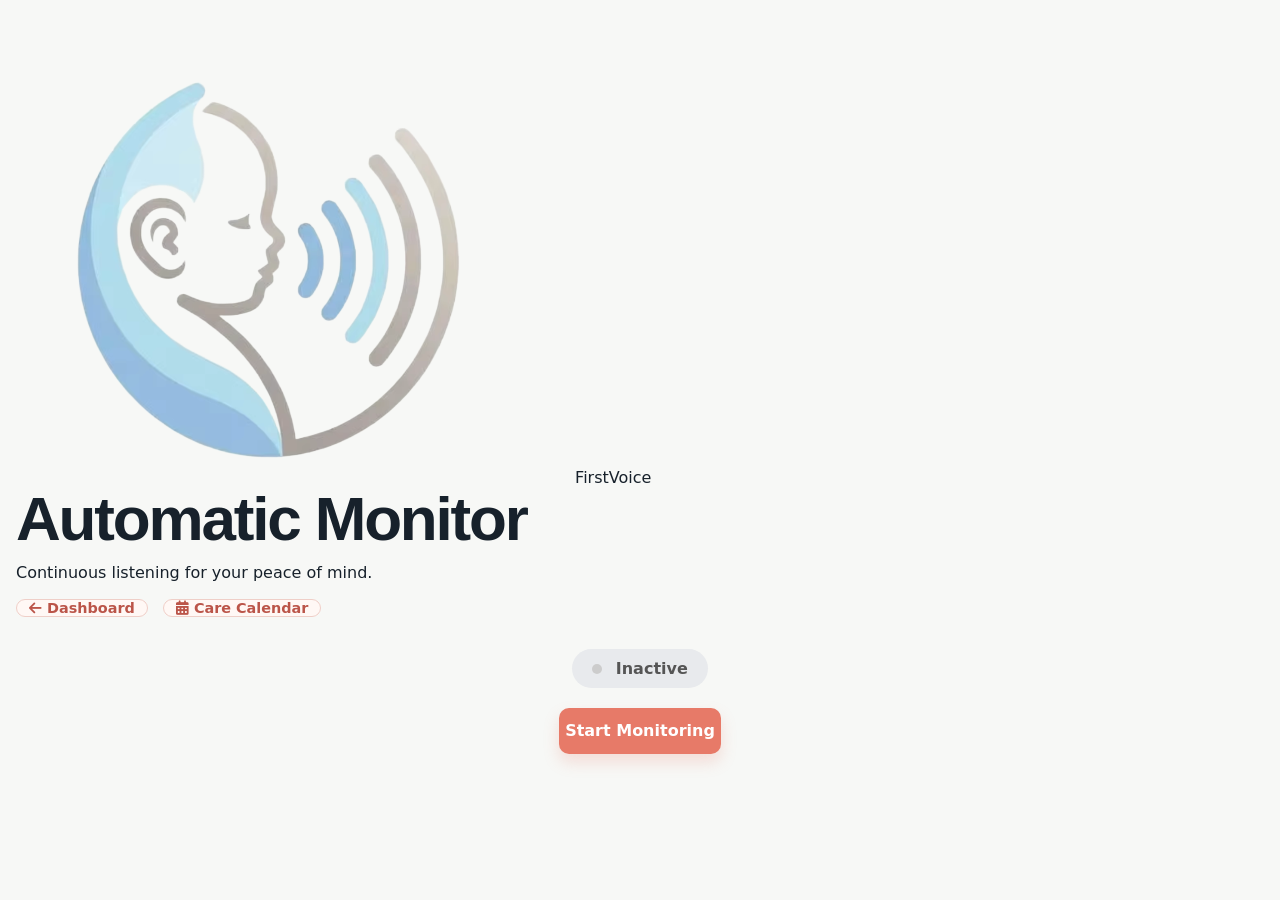
==== frontend/auto_mode.html @ 6e69e650 "new demo" ====
<!DOCTYPE html>
<html lang="en">

<head>
    <meta charset="UTF-8">
    <meta name="viewport" content="width=device-width, initial-scale=1.0">
    <title>FirstVoice - Auto Monitor</title>
    <link rel="stylesheet" href="style.css">
    <link href="https://fonts.googleapis.com/css2?family=Outfit:wght@300;400;600&display=swap" rel="stylesheet">
    <link rel="stylesheet" href="https://cdnjs.cloudflare.com/ajax/libs/font-awesome/6.0.0/css/all.min.css">
    <style>
        /* Specific styles for the feed */
        .feed-container {
            max-width: 600px;
            margin: 20px auto;
            text-align: left;
        }

        .feed-item {
            background: rgba(255, 255, 255, 0.9);
            border-radius: 12px;
            padding: 15px;
            margin-bottom: 15px;
            box-shadow: 0 4px 15px rgba(0, 0, 0, 0.05);
            animation: fadeIn 0.5s ease-out;
            border-left: 5px solid #5DADE2;
            /* Blue accent */
        }

        .feed-item.fresh {
            border-left-color: #4CAF50;
            /* Green for just now */
        }

        .feed-time {
            font-size: 0.8rem;
            color: #666;
            margin-bottom: 5px;
        }

        .feed-emotion {
            font-weight: 600;
            font-size: 1.1rem;
            color: #333333;
        }

        .monitoring-status {
            background: #e8eaed;
            padding: 10px 20px;
            border-radius: 50px;
            display: inline-block;
            margin-bottom: 20px;
            font-weight: 600;
            color: #555;
        }

        .monitoring-status.active {
            background: #e6fffa;
            color: #00796b;
            border: 1px solid #b2f5ea;
        }

        .pulse-dot {
            display: inline-block;
            width: 10px;
            height: 10px;
            background-color: #ccc;
            border-radius: 50%;
            margin-right: 8px;
        }

        .active .pulse-dot {
            background-color: #00796b;
            animation: pulse 1.5s infinite;
        }

        @keyframes pulse {
            0% {
                transform: scale(0.95);
                opacity: 0.7;
            }

            50% {
                transform: scale(1.1);
                opacity: 1;
            }

            100% {
                transform: scale(0.95);
                opacity: 0.7;
            }
        }

        @keyframes fadeIn {
            from {
                opacity: 0;
                transform: translateY(10px);
            }

            to {
                opacity: 1;
                transform: translateY(0);
            }
        }
    </style>
</head>

<body>
    <div class="app-container">
        <header class="hero" style="padding: 2rem 1rem;">
            <div class="logo">
                <img src="logo.png" alt="FirstVoice Logo"> FirstVoice
            </div>
            <h1>Automatic Monitor</h1>
            <p>Continuous listening for your peace of mind.</p>
            <div style="margin-top: 10px;">
                <a href="/" class="secondary-btn"
                    style="text-decoration: none; font-size: 0.9rem; margin-right: 10px;"><i
                        class="fa-solid fa-arrow-left"></i> Dashboard</a>
                <a href="/calendar" class="secondary-btn" style="text-decoration: none; font-size: 0.9rem;"><i
                        class="fa-solid fa-calendar-alt"></i> Care Calendar</a>
            </div>
        </header>

        <main class="input-section">
            <div style="text-align: center;">
                <div id="status-badge" class="monitoring-status">
                    <span class="pulse-dot"></span> <span id="status-text">Inactive</span>
                </div>

                <div>
                    <button id="toggle-monitor-btn" class="primary-btn">Start Monitoring</button>
                </div>

                <div id="activity-feed" class="feed-container">
                    <!-- Events will appear here -->
                </div>
            </div>
        </main>
    </div>

    <script src="auto_mode.js"></script>
</body>

</html>
---- frontend/style.css ----
:root {
    --ink: #17212b;
    --muted: #6f7b86;
    --line: #dfe6e8;
    --paper: #f7f8f6;
    --white: #ffffff;
    --coral: #e77a68;
    --coral-dark: #bb5549;
    --coral-soft: #fff0ec;
    --yellow: #e3b84b;
    --yellow-soft: #fff7dd;
    --blue: #5d8fc0;
    --blue-soft: #eaf3fb;
    --green: #4f9b78;
    --shadow: 0 14px 38px rgba(23, 33, 43, .07);
    font-family: "DM Sans", system-ui, -apple-system, BlinkMacSystemFont, "Segoe UI", sans-serif;
    color: var(--ink);
    background: var(--paper);
}

* { box-sizing: border-box; }
html { scroll-behavior: smooth; }
body { margin: 0; min-width: 320px; background: var(--paper); }
button, input, select { font: inherit; }
button, a { -webkit-tap-highlight-color: transparent; }
button { cursor: pointer; }
a { color: inherit; text-decoration: none; }

.shell { width: min(1240px, 100%); margin: 0 auto; padding: 0 28px 32px; }
.topbar { min-height: 76px; display: flex; align-items: center; justify-content: space-between; gap: 16px; }
.brand { display: inline-flex; align-items: center; gap: 10px; font: 700 15px/1 "Space Grotesk", sans-serif; letter-spacing: .12em; }
.brand-mark { display: grid; place-items: center; width: 34px; height: 34px; border-radius: 11px; color: #fff; background: var(--coral); box-shadow: 0 5px 12px rgba(231, 122, 104, .25); }
.top-actions, .profile-chip, .source-row, .panel-heading, .metric-foot, .feedback-actions, .recommendation-actions { display: flex; align-items: center; }
.top-actions { gap: 10px; }
.demo-pill, .status-badge, .ai-badge, .demo-label, .confidence-badge { display: inline-flex; align-items: center; gap: 7px; border-radius: 999px; white-space: nowrap; }
.demo-pill { padding: 8px 11px; color: #557064; background: #e8f4ee; font-size: 11px; font-weight: 700; letter-spacing: .06em; }
.live-dot { width: 7px; height: 7px; border-radius: 50%; background: var(--green); box-shadow: 0 0 0 4px rgba(79, 155, 120, .13); }
.icon-link { display: grid; place-items: center; width: 40px; height: 40px; border: 1px solid var(--line); border-radius: 11px; color: var(--muted); background: var(--white); }
.icon-link:hover, .edit-profile:hover { color: var(--coral-dark); border-color: #efb1a5; }

main { display: grid; gap: 18px; }
.intro-row { display: flex; align-items: end; justify-content: space-between; gap: 28px; padding: 40px 0 22px; }
.eyebrow { margin: 0 0 9px; color: var(--coral-dark); font-size: 11px; font-weight: 700; letter-spacing: .11em; }
h1, h2, h3, p { margin-top: 0; }
h1, h2, h3 { font-family: "Space Grotesk", sans-serif; }
h1 { max-width: 680px; margin-bottom: 12px; font-size: clamp(32px, 5vw, 62px); line-height: 1.03; letter-spacing: -.035em; }
h1 span { color: var(--coral); }
h2 { margin-bottom: 7px; font-size: clamp(19px, 2.3vw, 25px); line-height: 1.1; letter-spacing: -.02em; }
h3 { margin-bottom: 10px; font-size: 13px; }
.lede { max-width: 560px; margin-bottom: 0; color: var(--muted); font-size: 16px; }
.profile-chip { gap: 11px; min-width: 170px; padding: 10px; border: 1px solid var(--line); border-radius: 15px; background: var(--white); box-shadow: 0 5px 18px rgba(23, 33, 43, .04); }
.avatar { display: grid; place-items: center; width: 39px; height: 39px; overflow: hidden; flex: 0 0 39px; border-radius: 12px; color: #fff; background: var(--coral); font: 700 18px "Space Grotesk", sans-serif; }
.profile-photo { display: block; width: 100%; height: 100%; object-fit: cover; border-radius: inherit; }
.profile-chip strong, .profile-chip span { display: block; }
.profile-chip strong { font-size: 14px; }
.profile-chip span { margin-top: 3px; color: var(--muted); font-size: 12px; }
.edit-profile { margin-left: auto; width: 30px; height: 30px; border: 1px solid transparent; border-radius: 8px; color: var(--muted); background: transparent; }

.storyline { display: flex; align-items: center; gap: 12px; padding: 14px 18px; overflow-x: auto; border: 1px solid #eadfd9; border-radius: 15px; background: #fffaf7; }
.story-step { min-width: max-content; display: grid; grid-template-columns: auto 1fr; column-gap: 8px; align-items: center; }
.step-number { grid-row: span 2; display: grid; place-items: center; width: 27px; height: 27px; border-radius: 50%; color: var(--coral-dark); background: var(--coral-soft); font-size: 10px; font-weight: 700; }
.story-step strong { font-size: 12px; }
.story-step small { color: var(--muted); font-size: 10px; }
.story-line { width: 30px; height: 1px; background: #e7ccc5; flex: 0 0 auto; }

.grid { display: grid; gap: 18px; }
.top-grid { grid-template-columns: minmax(0, 1.15fr) minmax(0, .85fr); }
.lower-grid { grid-template-columns: minmax(0, .92fr) minmax(0, 1.08fr); }
.stats-grid { grid-template-columns: repeat(3, 1fr); }
.panel { min-width: 0; padding: 25px; border: 1px solid var(--line); border-radius: 17px; background: var(--white); box-shadow: var(--shadow); }
.panel-heading { justify-content: space-between; gap: 15px; }
.panel-heading .eyebrow { margin-bottom: 5px; }
.status-badge { padding: 7px 10px; color: #567663; background: #edf7f0; font-size: 11px; font-weight: 700; }
.panel-icon { color: #c9d4d9; font-size: 22px; }
.source-row { justify-content: space-between; gap: 15px; margin: 23px 0 15px; color: var(--muted); font-size: 12px; font-weight: 700; }
.segmented { display: flex; gap: 3px; padding: 3px; border-radius: 10px; background: #f0f2f1; }
.source-btn, .age-btn { border: 0; border-radius: 8px; color: var(--muted); background: transparent; }
.source-btn { min-height: 34px; padding: 0 11px; font-size: 11px; font-weight: 700; }
.source-btn.active, .age-btn.active { color: var(--ink); background: var(--white); box-shadow: 0 2px 7px rgba(23, 33, 43, .08); }
.recording-picker { display: grid; gap: 8px; margin-top: 17px; }
.recording-picker label { color: var(--ink); font-size: 12px; font-weight: 700; }
.recording-picker select { width: 100%; min-height: 45px; padding: 0 12px; border: 1px solid var(--line); border-radius: 10px; color: var(--ink); background: #fff; font-size: 13px; }
.recording-picker select:focus { outline: 2px solid rgba(231, 122, 104, .25); border-color: var(--coral); }
.recording-picker select:disabled { color: var(--muted); background: #f1f3f2; }
.recording-note { color: var(--muted); font-size: 10px; }
.recording-note i { margin-right: 4px; color: var(--blue); }
.preview-row { display: flex; align-items: center; gap: 10px; margin-top: 12px; }
.secondary-btn, .record-btn, .stop-record-btn { min-height: 39px; padding: 0 12px; border-radius: 9px; font-size: 11px; font-weight: 700; }
.secondary-btn { border: 1px solid #efcfc8; color: var(--coral-dark); background: #fff8f5; }
.secondary-btn:hover { background: var(--coral-soft); }
.preview-row span, .recording-status { color: var(--muted); font-size: 10px; }
.live-recording-controls { margin-top: 15px; padding: 13px; border: 1px solid #d6e3ed; border-radius: 11px; background: #f8fbfd; }
.recording-buttons { display: flex; gap: 8px; }
.record-btn { border: 0; color: #fff; background: var(--blue); }
.stop-record-btn { border: 1px solid #c8d5df; color: #52708a; background: #fff; }
.stop-record-btn:disabled { cursor: not-allowed; opacity: .45; }
.recording-status { margin: 9px 0 0; line-height: 1.4; }
.live-audio-preview { width: 100%; margin-top: 10px; }
.demo-controls { display: grid; grid-template-columns: repeat(3, 1fr); gap: 9px; }
.demo-choice { display: flex; align-items: center; gap: 9px; min-height: 70px; padding: 10px; border: 1px solid var(--line); border-radius: 12px; text-align: left; background: #fff; }
.demo-choice.active { border-color: #eaa497; background: var(--coral-soft); }
.choice-icon { display: grid; place-items: center; width: 32px; height: 32px; flex: 0 0 auto; border-radius: 9px; color: var(--coral-dark); background: #fff; }
.demo-choice strong, .demo-choice small { display: block; }
.demo-choice strong { font-size: 12px; }
.demo-choice small { margin-top: 4px; color: var(--muted); font-size: 10px; line-height: 1.25; }
.primary-btn, .feedback-actions button, .recommendation-actions button { min-height: 46px; border: 0; border-radius: 10px; font-weight: 700; }
.primary-btn { color: #fff; background: var(--coral); box-shadow: 0 8px 16px rgba(231, 122, 104, .22); }
.primary-btn:hover { background: var(--coral-dark); }
.analyze-btn { width: 100%; margin-top: 17px; }
.microcopy, .timeline-note, footer { color: var(--muted); font-size: 11px; }
.microcopy { margin: 11px 0 0; text-align: center; }
.empty-state { display: grid; justify-items: center; align-content: center; min-height: 178px; padding: 18px 25px; color: var(--muted); text-align: center; }
.empty-state p { max-width: 270px; margin: 13px 0 0; font-size: 13px; line-height: 1.55; }
.empty-icon, .result-orb { display: grid; place-items: center; border-radius: 50%; }
.empty-icon { width: 53px; height: 53px; color: var(--blue); background: var(--blue-soft); font-size: 20px; }
.result-main { display: flex; align-items: center; gap: 16px; margin: 23px 0; }
.result-orb { width: 69px; height: 69px; flex: 0 0 auto; color: var(--coral-dark); background: var(--coral-soft); font-size: 24px; }
.result-label, .result-main strong, .result-sub { display: block; }
.result-label { color: var(--muted); font-size: 11px; }
.result-main strong { margin: 4px 0; font: 700 30px "Space Grotesk", sans-serif; }
.result-sub { color: var(--muted); font-size: 12px; }
.solution-callout { margin: 18px 0; padding: 13px 14px; border-left: 3px solid var(--blue); border-radius: 9px; background: var(--blue-soft); }
.solution-callout span { display: block; margin-bottom: 6px; color: #477cae; font-size: 11px; font-weight: 700; }
.solution-callout span i { margin-right: 5px; }
.solution-callout p { margin: 0; color: var(--ink); font-size: 12px; line-height: 1.5; }
.confidence-badge { padding: 7px 10px; color: var(--coral-dark); background: var(--coral-soft); font-size: 11px; font-weight: 700; }
.alternatives { display: flex; justify-content: space-between; gap: 12px; padding-top: 14px; border-top: 1px solid var(--line); color: var(--muted); font-size: 11px; }
.alternatives b { color: var(--ink); font-weight: 500; text-align: right; }
.hidden { display: none !important; }

.feedback-panel { display: grid; grid-template-columns: 1fr auto; gap: 18px 26px; align-items: center; border-color: #efcfc8; background: #fff8f5; }
.feedback-copy p:last-child { max-width: 620px; margin-bottom: 0; color: var(--muted); font-size: 12px; line-height: 1.5; }
.feedback-actions { gap: 8px; }
.feedback-actions button { padding: 0 15px; }
.feedback-yes, .helpful-btn { color: #fff; background: var(--green); }
.feedback-no, .not-helpful-btn { color: var(--coral-dark); background: #fff; border: 1px solid #efcfc8 !important; }
.correction-options { grid-column: 1 / -1; display: flex; align-items: center; flex-wrap: wrap; gap: 8px; padding-top: 15px; border-top: 1px solid #efdfdb; color: var(--muted); font-size: 12px; }
.correction-options button { min-height: 36px; padding: 0 11px; border: 1px solid var(--line); border-radius: 8px; color: var(--ink); background: #fff; }
.feedback-complete { border-color: #c7e5d4; background: #f4fbf7; }
.metric-panel { display: grid; grid-template-columns: auto 1fr; gap: 12px; align-items: start; padding: 19px; }
.metric-icon { display: grid; place-items: center; width: 37px; height: 37px; border-radius: 11px; }
.metric-icon.coral { color: var(--coral-dark); background: var(--coral-soft); }
.metric-icon.yellow { color: #9b7417; background: var(--yellow-soft); }
.metric-icon.blue { color: #477cae; background: var(--blue-soft); }
.metric-label, .metric-detail { display: block; }
.metric-label { color: var(--muted); font-size: 11px; font-weight: 700; }
.metric-panel strong { display: block; margin: 5px 0 1px; font: 700 27px "Space Grotesk", sans-serif; }
.metric-detail { color: var(--muted); font-size: 11px; }
.metric-foot { grid-column: 1 / -1; justify-content: space-between; gap: 8px; padding-top: 13px; border-top: 1px solid var(--line); color: var(--muted); font-size: 10px; }
.metric-foot b { color: var(--ink); }
.age-selector { display: grid; grid-template-columns: repeat(6, 1fr); gap: 6px; margin: 24px 0 19px; padding: 4px; border-radius: 11px; background: #f0f2f1; }
.age-btn { min-height: 36px; font-size: 11px; font-weight: 700; }
.timeline-track { height: 7px; overflow: hidden; border-radius: 10px; background: #edf0ee; }
.timeline-progress { width: 22%; height: 100%; border-radius: inherit; background: var(--coral); transition: width .25s ease; }
.timeline-caption { display: flex; justify-content: space-between; margin-top: 9px; color: var(--muted); font-size: 10px; }
.timeline-note { margin: 18px 0 0; line-height: 1.5; }
.pattern-tabs { display: flex; gap: 4px; margin: 21px 0 17px; padding: 4px; border-radius: 10px; background: #f0f2f1; }
.pattern-tab { min-height: 34px; flex: 1; border: 0; border-radius: 8px; color: var(--muted); background: transparent; font-size: 11px; font-weight: 700; }
.pattern-tab.active { color: var(--ink); background: #fff; box-shadow: 0 2px 7px rgba(23, 33, 43, .08); }
.pattern-summary { display: flex; align-items: baseline; gap: 8px; padding-bottom: 15px; border-bottom: 1px solid var(--line); }
.pattern-summary strong { font: 700 28px "Space Grotesk", sans-serif; }
.pattern-summary span { color: var(--muted); font-size: 11px; }
.pattern-bars { display: grid; gap: 15px; min-height: 132px; padding-top: 18px; }
.pattern-row { display: grid; grid-template-columns: 104px 1fr 38px; align-items: center; gap: 9px; }
.pattern-row-label { display: flex; justify-content: space-between; gap: 5px; color: var(--ink); font-size: 11px; }
.pattern-row-label b { color: var(--muted); font-weight: 700; }
.pattern-track { height: 8px; overflow: hidden; border-radius: 8px; background: #edf0ee; }
.pattern-fill { height: 100%; min-width: 3px; border-radius: inherit; background: var(--coral); }
.pattern-percent { color: var(--muted); font-size: 10px; text-align: right; }
.pattern-empty { align-self: center; margin: 0; color: var(--muted); font-size: 12px; }
.ai-badge { padding: 7px 9px; color: #477cae; background: var(--blue-soft); font-size: 10px; font-weight: 700; }
.report-summary { margin: 21px 0; color: var(--ink); font-size: 14px; line-height: 1.6; }
.report-columns { display: grid; grid-template-columns: 1fr 1fr; gap: 20px; }
.report-columns ul { display: grid; gap: 9px; padding: 0; margin: 0; list-style: none; }
.report-columns li { position: relative; padding-left: 14px; color: var(--muted); font-size: 12px; line-height: 1.4; }
.report-columns li::before { content: ""; position: absolute; top: .55em; left: 0; width: 6px; height: 6px; border-radius: 50%; background: var(--coral); }
.caution { margin-top: 20px; padding: 11px 12px; border-radius: 9px; color: #806d3f; background: var(--yellow-soft); font-size: 10px; line-height: 1.45; }
.recommendation-panel { display: flex; justify-content: space-between; gap: 25px; border-color: #d6e3ed; background: #f8fbfd; }
.recommendation-panel h2 { max-width: 520px; }
.recommendation-panel p:last-child { max-width: 580px; margin-bottom: 0; color: var(--muted); font-size: 13px; line-height: 1.5; }
.recommendation-actions { flex-wrap: wrap; justify-content: flex-end; gap: 8px; min-width: 300px; }
.recommendation-actions > span { width: 100%; color: var(--muted); font-size: 11px; text-align: right; }
.recommendation-actions button { padding: 0 13px; }
.recommendation-actions select { min-height: 40px; max-width: 150px; padding: 0 8px; border: 1px solid var(--line); border-radius: 9px; color: var(--muted); background: #fff; font-size: 11px; }
.saved-feedback { color: var(--green); font-size: 12px; font-weight: 700; }
footer { display: flex; justify-content: space-between; gap: 15px; padding: 13px 3px 0; }

.modal { position: fixed; inset: 0; z-index: 20; display: grid; place-items: center; padding: 20px; background: rgba(23, 33, 43, .38); }
.modal-content { position: relative; width: min(420px, 100%); padding: 28px; border-radius: 17px; background: #fff; box-shadow: 0 20px 60px rgba(23, 33, 43, .2); }
.modal-close { position: absolute; top: 15px; right: 15px; width: 34px; height: 34px; border: 0; border-radius: 8px; color: var(--muted); background: #f2f3f2; }
.modal label { display: grid; gap: 6px; margin: 17px 0; color: var(--muted); font-size: 12px; font-weight: 700; }
.modal input { min-height: 44px; padding: 0 12px; border: 1px solid var(--line); border-radius: 9px; color: var(--ink); background: #fff; }
.modal select { min-height: 44px; padding: 0 12px; border: 1px solid var(--line); border-radius: 9px; color: var(--ink); background: #fff; }
.modal .primary-btn { width: 100%; margin-top: 6px; }
.profile-upload { display: flex; align-items: center; gap: 13px; margin: 20px 0 3px; }
.profile-upload-preview { display: grid; place-items: center; width: 68px; height: 68px; overflow: hidden; flex: 0 0 auto; border-radius: 17px; color: var(--coral-dark); background: var(--coral-soft); font-size: 22px; }
.profile-upload-preview img { width: 100%; height: 100%; object-fit: cover; }
.file-label { display: inline-flex !important; margin: 0 !important; padding: 9px 11px; border: 1px solid #efcfc8; border-radius: 9px; color: var(--coral-dark); background: #fff8f5; cursor: pointer; font-size: 11px !important; }
#profile-photo-input { display: none; }
.upload-note { margin: 6px 0 0; color: var(--muted); font-size: 10px; }

/* Existing login and signup pages share the app's responsive foundation. */
.auth-body { display: grid; place-items: center; min-height: 100vh; padding: 20px; background: #fffaf7; }
.auth-container { width: min(420px, 100%); padding: 38px; border: 1px solid var(--line); border-radius: 18px; background: #fff; box-shadow: var(--shadow); }
.auth-container .logo { margin-bottom: 24px; color: var(--coral-dark); font: 700 20px "Space Grotesk", sans-serif; }
.auth-container h2 { margin-bottom: 22px; }
.input-group { display: flex; align-items: center; gap: 10px; min-height: 48px; margin: 12px 0; padding: 0 13px; border: 1px solid var(--line); border-radius: 10px; color: var(--muted); }
.input-group input { min-width: 0; flex: 1; border: 0; outline: 0; color: var(--ink); }
.auth-btn { width: 100%; min-height: 46px; margin-top: 10px; border: 0; border-radius: 10px; color: #fff; background: var(--coral); font-weight: 700; }
.auth-link { margin: 20px 0 0; color: var(--muted); font-size: 12px; text-align: center; }
.auth-link a { color: var(--coral-dark); font-weight: 700; }
.error-msg { min-height: 18px; color: var(--coral-dark); font-size: 12px; }

@media (max-width: 900px) {
    .top-grid, .lower-grid { grid-template-columns: 1fr; }
    .intro-row { align-items: start; }
}

@media (max-width: 640px) {
    .shell { padding: 0 14px 24px; }
    .topbar { min-height: 64px; }
    .demo-pill { padding: 7px 8px; font-size: 9px; }
    .icon-link { width: 38px; height: 38px; }
    .intro-row { display: grid; gap: 17px; padding: 27px 0 12px; }
    h1 { font-size: 38px; }
    .lede { font-size: 14px; }
    .profile-chip { width: 100%; }
    .storyline { margin: 0 -14px; padding: 13px 14px; border-radius: 0; border-right: 0; border-left: 0; }
    .panel { padding: 19px 16px; border-radius: 14px; }
    .stats-grid { grid-template-columns: 1fr; }
    .demo-controls { grid-template-columns: 1fr; }
    .demo-choice { min-height: 56px; }
    .source-row { align-items: flex-start; flex-direction: column; gap: 9px; }
    .segmented { width: 100%; }
    .source-btn { flex: 1; }
    .recording-picker select { font-size: 12px; }
    .preview-row { align-items: flex-start; flex-direction: column; }
    .preview-row .secondary-btn { width: 100%; }
    .recording-buttons { display: grid; grid-template-columns: 1fr 1fr; }
    .recording-buttons button { width: 100%; padding: 0 6px; }
    .feedback-panel, .recommendation-panel { display: grid; grid-template-columns: 1fr; }
    .feedback-actions { display: grid; grid-template-columns: 1fr 1fr; }
    .feedback-actions button { padding: 0 8px; }
    .recommendation-actions { min-width: 0; justify-content: flex-start; }
    .recommendation-actions > span { text-align: left; }
    .recommendation-actions select { max-width: none; flex: 1; }
    .report-columns { grid-template-columns: 1fr; gap: 19px; }
    .pattern-row { grid-template-columns: 92px 1fr 34px; gap: 7px; }
    .result-main strong { font-size: 27px; }
    footer { display: grid; gap: 4px; padding-bottom: 10px; }
    .auth-container { padding: 28px 20px; }
}

@media (max-width: 380px) {
    .brand { font-size: 13px; }
    .demo-pill { display: none; }
    h1 { font-size: 34px; }
    .age-selector { gap: 3px; }
    .age-btn { padding: 0 2px; }
}
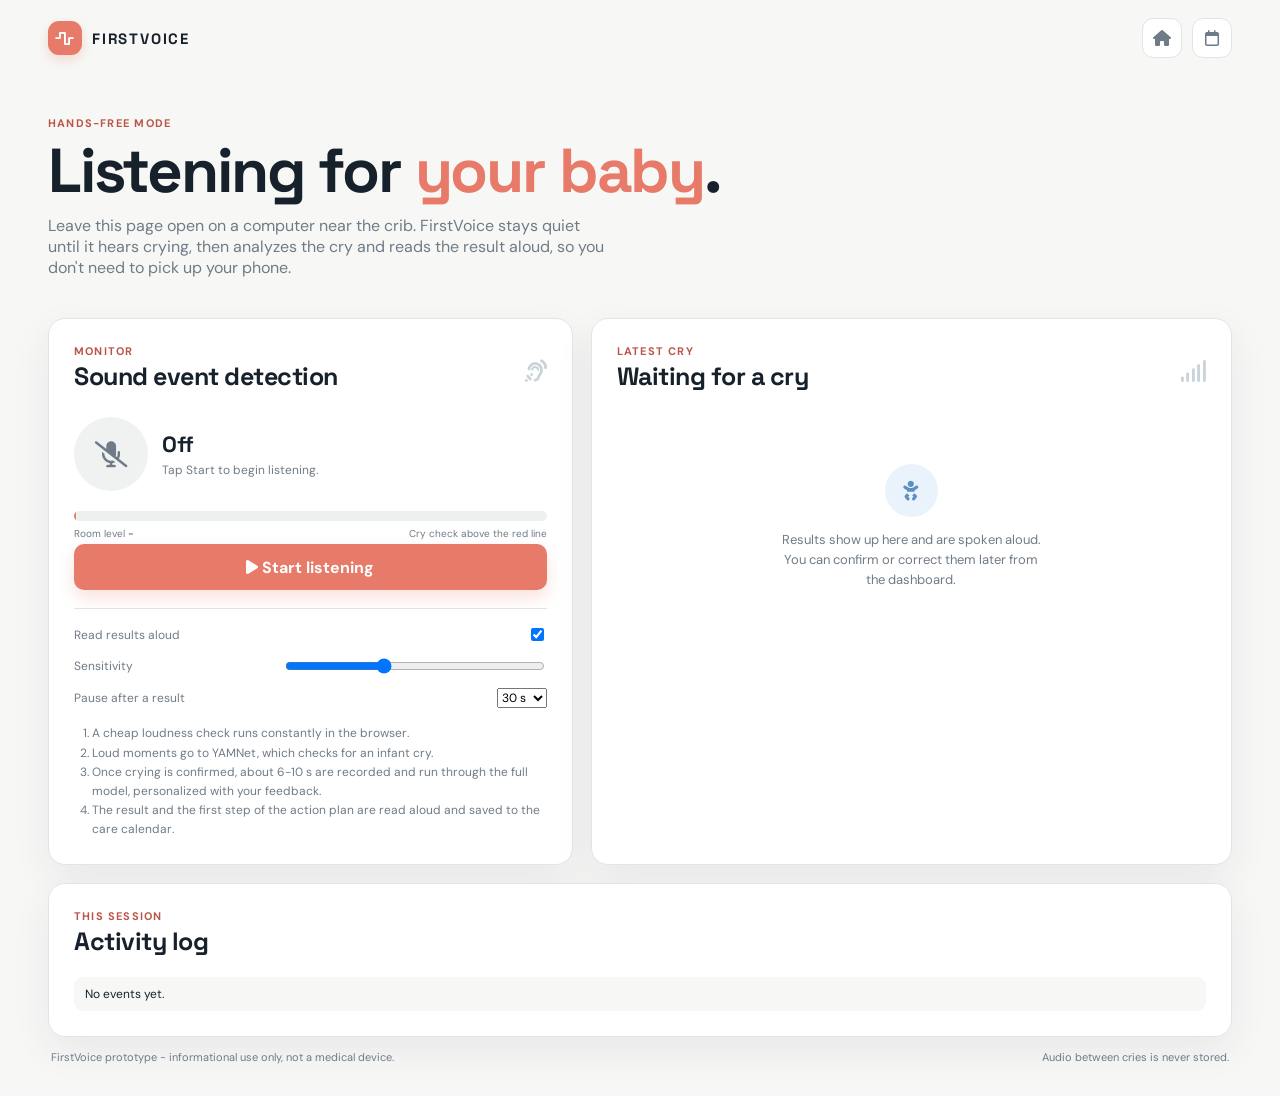
==== commit e1d6368a: "Initial commit" ====
--- a/frontend/auto_mode.html
+++ b/frontend/auto_mode.html
@@ -1,145 +1,86 @@
 <!DOCTYPE html>
 <html lang="en">
-
 <head>
     <meta charset="UTF-8">
     <meta name="viewport" content="width=device-width, initial-scale=1.0">
-    <title>FirstVoice - Auto Monitor</title>
+    <meta name="theme-color" content="#e77a68">
+    <title>FirstVoice - Auto Monitor (Hands-free)</title>
     <link rel="stylesheet" href="style.css">
-    <link href="https://fonts.googleapis.com/css2?family=Outfit:wght@300;400;600&display=swap" rel="stylesheet">
+    <link href="https://fonts.googleapis.com/css2?family=DM+Sans:wght@400;500;600;700&family=Space+Grotesk:wght@500;600;700&display=swap" rel="stylesheet">
     <link rel="stylesheet" href="https://cdnjs.cloudflare.com/ajax/libs/font-awesome/6.0.0/css/all.min.css">
     <style>
-        /* Specific styles for the feed */
-        .feed-container {
-            max-width: 600px;
-            margin: 20px auto;
-            text-align: left;
-        }
-
-        .feed-item {
-            background: rgba(255, 255, 255, 0.9);
-            border-radius: 12px;
-            padding: 15px;
-            margin-bottom: 15px;
-            box-shadow: 0 4px 15px rgba(0, 0, 0, 0.05);
-            animation: fadeIn 0.5s ease-out;
-            border-left: 5px solid #5DADE2;
-            /* Blue accent */
-        }
-
-        .feed-item.fresh {
-            border-left-color: #4CAF50;
-            /* Green for just now */
-        }
-
-        .feed-time {
-            font-size: 0.8rem;
-            color: #666;
-            margin-bottom: 5px;
-        }
-
-        .feed-emotion {
-            font-weight: 600;
-            font-size: 1.1rem;
-            color: #333333;
-        }
-
-        .monitoring-status {
-            background: #e8eaed;
-            padding: 10px 20px;
-            border-radius: 50px;
-            display: inline-block;
-            margin-bottom: 20px;
-            font-weight: 600;
-            color: #555;
-        }
-
-        .monitoring-status.active {
-            background: #e6fffa;
-            color: #00796b;
-            border: 1px solid #b2f5ea;
-        }
-
-        .pulse-dot {
-            display: inline-block;
-            width: 10px;
-            height: 10px;
-            background-color: #ccc;
-            border-radius: 50%;
-            margin-right: 8px;
-        }
-
-        .active .pulse-dot {
-            background-color: #00796b;
-            animation: pulse 1.5s infinite;
-        }
-
-        @keyframes pulse {
-            0% {
-                transform: scale(0.95);
-                opacity: 0.7;
-            }
-
-            50% {
-                transform: scale(1.1);
-                opacity: 1;
-            }
-
-            100% {
-                transform: scale(0.95);
-                opacity: 0.7;
-            }
-        }
-
-        @keyframes fadeIn {
-            from {
-                opacity: 0;
-                transform: translateY(10px);
-            }
-
-            to {
-                opacity: 1;
-                transform: translateY(0);
-            }
-        }
+        .hf-grid { display: grid; grid-template-columns: minmax(0, .9fr) minmax(0, 1.1fr); gap: 18px; }
+        .hf-status { display: flex; align-items: center; gap: 14px; margin: 20px 0; }
+        .hf-orb { position: relative; display: grid; place-items: center; width: 74px; height: 74px; flex: 0 0 auto; border-radius: 50%; color: #6f7b86; background: #f0f2f1; font-size: 26px; transition: background .2s, color .2s; }
+        .hf-orb.listening { color: #3f7a5e; background: #ecf7f1; }
+        .hf-orb.listening::after { content: ""; position: absolute; inset: -6px; border-radius: 50%; border: 2px solid rgba(79, 155, 120, .35); animation: hfpulse 1.8s infinite; }
+        .hf-orb.capturing { color: #bb5549; background: #fff0ec; }
+        .hf-orb.capturing::after { content: ""; position: absolute; inset: -6px; border-radius: 50%; border: 2px solid rgba(231, 122, 104, .5); animation: hfpulse .9s infinite; }
+        .hf-orb.analyzing { color: #477cae; background: #eaf3fb; }
+        @keyframes hfpulse { from { transform: scale(.92); opacity: 1; } to { transform: scale(1.18); opacity: 0; } }
+        .hf-state strong { display: block; font: 700 22px "Space Grotesk", sans-serif; }
+        .hf-state span { color: var(--muted); font-size: 12px; }
+        .meter { position: relative; height: 10px; overflow: hidden; border-radius: 10px; background: #edf0ee; }
+        .meter-fill { height: 100%; width: 0; border-radius: inherit; background: var(--green); transition: width .15s; }
+        .meter-gate { position: absolute; top: -2px; bottom: -2px; width: 2px; background: var(--coral); }
+        .meter-legend { display: flex; justify-content: space-between; margin-top: 6px; color: var(--muted); font-size: 10px; }
+        .hf-settings { display: grid; gap: 12px; margin-top: 18px; padding-top: 16px; border-top: 1px solid var(--line); font-size: 12px; color: var(--muted); }
+        .hf-settings label { display: flex; align-items: center; justify-content: space-between; gap: 10px; }
+        .hf-settings input[type=range] { width: 55%; }
+        .hf-toggle { width: 100%; margin-top: 4px; }
+        .hf-steps { margin: 16px 0 0; padding-left: 18px; color: var(--muted); font-size: 12px; line-height: 1.6; }
+        .hf-result-empty { min-height: 260px; }
+        .hf-feedback { display: flex; flex-wrap: wrap; align-items: center; gap: 7px; margin-top: 14px; padding-top: 14px; border-top: 1px solid var(--line); font-size: 11px; color: var(--muted); }
+        .hf-feedback button { min-height: 34px; padding: 0 11px; border: 1px solid var(--line); border-radius: 8px; color: var(--ink); background: #fff; font-size: 11px; font-weight: 700; }
+        .hf-feedback button.yes { border-color: transparent; color: #fff; background: var(--green); }
+        .hf-log { display: grid; gap: 8px; margin: 14px 0 0; padding: 0; list-style: none; }
+        .hf-log li { display: flex; justify-content: space-between; gap: 10px; padding: 9px 11px; border-radius: 9px; background: #f7f8f6; font-size: 12px; }
+        .hf-log li em { color: var(--muted); font-style: normal; }
+        @media (max-width: 900px) { .hf-grid { grid-template-columns: 1fr; } }
     </style>
 </head>
-
 <body>
-    <div class="app-container">
-        <header class="hero" style="padding: 2rem 1rem;">
-            <div class="logo">
-                <img src="logo.png" alt="FirstVoice Logo"> FirstVoice
-            </div>
-            <h1>Automatic Monitor</h1>
-            <p>Continuous listening for your peace of mind.</p>
-            <div style="margin-top: 10px;">
-                <a href="/" class="secondary-btn"
-                    style="text-decoration: none; font-size: 0.9rem; margin-right: 10px;"><i
-                        class="fa-solid fa-arrow-left"></i> Dashboard</a>
-                <a href="/calendar" class="secondary-btn" style="text-decoration: none; font-size: 0.9rem;"><i
-                        class="fa-solid fa-calendar-alt"></i> Care Calendar</a>
-            </div>
-        </header>
-
-        <main class="input-section">
-            <div style="text-align: center;">
-                <div id="status-badge" class="monitoring-status">
-                    <span class="pulse-dot"></span> <span id="status-text">Inactive</span>
+<div class="shell">
+    <header class="topbar">
+        <a class="brand" href="/"><span class="brand-mark"><i class="fa-solid fa-wave-square"></i></span><span>FIRSTVOICE</span></a>
+        <div class="top-actions"><a href="/" class="icon-link" title="Dashboard"><i class="fa-solid fa-house"></i></a><a href="/calendar" class="icon-link" title="Care calendar"><i class="fa-regular fa-calendar"></i></a></div>
+    </header>
+    <main>
+        <section class="intro-row">
+            <div><p class="eyebrow">HANDS-FREE MODE</p><h1>Listening for <span id="hf-name">your baby</span>.</h1><p class="lede">Leave this page open on a computer near the crib. FirstVoice stays quiet until it hears crying, then analyzes the cry and reads the result aloud, so you don't need to pick up your phone.</p></div>
+        </section>
+        <section class="hf-grid">
+            <article class="panel">
+                <div class="panel-heading"><div><p class="eyebrow">MONITOR</p><h2>Sound event detection</h2></div><i class="fa-solid fa-ear-listen panel-icon"></i></div>
+                <div class="hf-status"><span id="hf-orb" class="hf-orb"><i class="fa-solid fa-microphone-slash"></i></span><div class="hf-state"><strong id="hf-state">Off</strong><span id="hf-detail">Tap Start to begin listening.</span></div></div>
+                <div class="meter"><div id="meter-fill" class="meter-fill"></div><div id="meter-gate" class="meter-gate"></div></div>
+                <div class="meter-legend"><span>Room level <b id="level-db">-</b></span><span>Cry check above the red line</span></div>
+                <button id="toggle-btn" class="primary-btn hf-toggle" onclick="toggleMonitoring()"><i class="fa-solid fa-play"></i> Start listening</button>
+                <div class="hf-settings">
+                    <label>Read results aloud <input id="speak-toggle" type="checkbox" checked></label>
+                    <label>Sensitivity <input id="sensitivity" type="range" min="4" max="20" value="10" step="1"></label>
+                    <label>Pause after a result <select id="cooldown"><option value="15">15 s</option><option value="30" selected>30 s</option><option value="60">1 min</option></select></label>
                 </div>
-
-                <div>
-                    <button id="toggle-monitor-btn" class="primary-btn">Start Monitoring</button>
-                </div>
-
-                <div id="activity-feed" class="feed-container">
-                    <!-- Events will appear here -->
-                </div>
-            </div>
-        </main>
-    </div>
-
-    <script src="auto_mode.js"></script>
+                <ol class="hf-steps">
+                    <li>A cheap loudness check runs constantly in the browser.</li>
+                    <li>Loud moments go to YAMNet, which checks for an infant cry.</li>
+                    <li>Once crying is confirmed, about 6-10 s are recorded and run through the full model, personalized with your feedback.</li>
+                    <li>The result and the first step of the action plan are read aloud and saved to the care calendar.</li>
+                </ol>
+            </article>
+            <article class="panel" id="hf-result">
+                <div class="panel-heading"><div><p class="eyebrow">LATEST CRY</p><h2>Waiting for a cry</h2></div><i class="fa-solid fa-signal panel-icon"></i></div>
+                <div class="empty-state hf-result-empty"><span class="empty-icon"><i class="fa-solid fa-baby"></i></span><p>Results show up here and are spoken aloud. You can confirm or correct them later from the dashboard.</p></div>
+            </article>
+        </section>
+        <section class="panel">
+            <div class="panel-heading"><div><p class="eyebrow">THIS SESSION</p><h2>Activity log</h2></div></div>
+            <ul id="hf-log" class="hf-log"><li><span>No events yet.</span></li></ul>
+        </section>
+    </main>
+    <footer><span>FirstVoice prototype - informational use only, not a medical device.</span><span>Audio between cries is never stored.</span></footer>
+</div>
+<script src="audio_capture.js"></script>
+<script src="auto_mode.js"></script>
 </body>
-
-</html>+</html>
--- a/frontend/style.css
+++ b/frontend/style.css
@@ -76,6 +76,7 @@
 .segmented { display: flex; gap: 3px; padding: 3px; border-radius: 10px; background: #f0f2f1; }
 .source-btn, .age-btn { border: 0; border-radius: 8px; color: var(--muted); background: transparent; }
 .source-btn { min-height: 34px; padding: 0 11px; font-size: 11px; font-weight: 700; }
+.source-segmented .source-btn { padding: 0 9px; }
 .source-btn.active, .age-btn.active { color: var(--ink); background: var(--white); box-shadow: 0 2px 7px rgba(23, 33, 43, .08); }
 .recording-picker { display: grid; gap: 8px; margin-top: 17px; }
 .recording-picker label { color: var(--ink); font-size: 12px; font-weight: 700; }
@@ -90,6 +91,9 @@
 .secondary-btn:hover { background: var(--coral-soft); }
 .preview-row span, .recording-status { color: var(--muted); font-size: 10px; }
 .live-recording-controls { margin-top: 15px; padding: 13px; border: 1px solid #d6e3ed; border-radius: 11px; background: #f8fbfd; }
+.upload-recording-controls { margin-top: 15px; padding: 13px; border: 1px solid #eadfd9; border-radius: 11px; background: #fffaf7; }
+.audio-file-label { display: inline-flex; align-items: center; gap: 7px; min-height: 39px; padding: 0 12px; border: 1px solid #efcfc8; border-radius: 9px; color: var(--coral-dark); background: #fff; cursor: pointer; font-size: 11px; font-weight: 700; }
+#audio-upload-input { display: none; }
 .recording-buttons { display: flex; gap: 8px; }
 .record-btn { border: 0; color: #fff; background: var(--blue); }
 .stop-record-btn { border: 1px solid #c8d5df; color: #52708a; background: #fff; }
@@ -124,8 +128,11 @@
 .solution-callout span i { margin-right: 5px; }
 .solution-callout p { margin: 0; color: var(--ink); font-size: 12px; line-height: 1.5; }
 .confidence-badge { padding: 7px 10px; color: var(--coral-dark); background: var(--coral-soft); font-size: 11px; font-weight: 700; }
-.alternatives { display: flex; justify-content: space-between; gap: 12px; padding-top: 14px; border-top: 1px solid var(--line); color: var(--muted); font-size: 11px; }
-.alternatives b { color: var(--ink); font-weight: 500; text-align: right; }
+.alternatives { display: flex; justify-content: space-between; gap: 16px; padding-top: 14px; border-top: 1px solid var(--line); color: var(--muted); font-size: 11px; }
+.alternative-list { display: flex; flex-wrap: wrap; justify-content: flex-end; gap: 6px; }
+.alternative-item { display: inline-flex; align-items: center; gap: 5px; padding: 5px 7px; border-radius: 7px; color: var(--ink); background: #f2f4f3; font-size: 10px; }
+.alternative-item b { font-weight: 700; }
+.alternative-item em { color: var(--muted); font-style: normal; }
 .hidden { display: none !important; }
 
 .feedback-panel { display: grid; grid-template-columns: 1fr auto; gap: 18px 26px; align-items: center; border-color: #efcfc8; background: #fff8f5; }
@@ -199,6 +206,36 @@
 #profile-photo-input { display: none; }
 .upload-note { margin: 6px 0 0; color: var(--muted); font-size: 10px; }
 
+/* Layer 1 result details, model card, report extras, hands-free link */
+.handsfree-link { display: inline-flex; align-items: center; gap: 7px; height: 40px; padding: 0 13px; border-radius: 11px; color: #fff; background: var(--blue); font-size: 12px; font-weight: 700; }
+.handsfree-link:hover { background: #4a78a6; }
+.signal-notes { display: flex; flex-wrap: wrap; gap: 6px; margin: -8px 0 4px; }
+.personal-note, .detection-note, .reviewed { display: inline-flex; align-items: center; gap: 6px; padding: 5px 8px; border-radius: 7px; font-size: 10px; font-weight: 700; color: #3f7a5e; background: #ecf7f1; }
+.personal-note.muted { color: var(--muted); background: #f2f4f3; }
+.detection-note { color: #477cae; background: var(--blue-soft); }
+.detection-note.warn { color: #8a6a1c; background: var(--yellow-soft); }
+.reviewed { margin-top: 6px; color: var(--coral-dark); background: var(--coral-soft); }
+.why-block { margin: 16px 0 0; }
+.why-block span, .acoustic-block span { display: block; margin-bottom: 7px; color: var(--muted); font-size: 11px; font-weight: 700; }
+.why-block span i { margin-right: 5px; }
+.why-block ul, .action-plan { display: grid; gap: 6px; margin: 0; padding-left: 18px; font-size: 12px; line-height: 1.45; }
+.why-block li { color: var(--ink); }
+.action-plan li { color: var(--ink); }
+.acoustic-block { display: grid; gap: 8px; margin: 0 0 16px; }
+.spectrogram { width: 100%; height: 72px; border-radius: 8px; background: #1d2530; image-rendering: pixelated; }
+.feature-chips { display: flex; flex-wrap: wrap; gap: 6px; }
+.feature-chip { display: inline-flex; gap: 5px; padding: 4px 7px; border-radius: 7px; background: #f2f4f3; font-size: 10px; }
+.feature-chip em { margin-right: 3px; color: var(--muted); font-style: normal; }
+.report-tools { display: flex; align-items: center; gap: 8px; }
+.report-tools .secondary-btn { min-height: 32px; }
+.report-meta { margin: 8px 0 0; color: var(--muted); font-size: 10px; }
+.report-columns + .report-columns { margin-top: 18px; }
+.focus-text { margin: 0; color: var(--ink); font-size: 12px; line-height: 1.45; }
+.model-columns { display: grid; grid-template-columns: repeat(3, 1fr); gap: 20px; margin-top: 16px; }
+.model-copy { margin: 0; color: var(--muted); font-size: 12px; line-height: 1.55; }
+@media (max-width: 900px) { .model-columns { grid-template-columns: 1fr; } }
+@media (max-width: 640px) { .handsfree-link span { display: none; } .handsfree-link { width: 38px; justify-content: center; padding: 0; } }
+
 /* Existing login and signup pages share the app's responsive foundation. */
 .auth-body { display: grid; place-items: center; min-height: 100vh; padding: 20px; background: #fffaf7; }
 .auth-container { width: min(420px, 100%); padding: 38px; border: 1px solid var(--line); border-radius: 18px; background: #fff; box-shadow: var(--shadow); }
@@ -210,6 +247,10 @@
 .auth-link { margin: 20px 0 0; color: var(--muted); font-size: 12px; text-align: center; }
 .auth-link a { color: var(--coral-dark); font-weight: 700; }
 .error-msg { min-height: 18px; color: var(--coral-dark); font-size: 12px; }
+.demo-access { display: grid; gap: 5px; margin-top: 18px; padding: 13px; border: 1px solid #d6e3ed; border-radius: 10px; color: var(--muted); background: #f8fbfd; font-size: 11px; }
+.demo-access strong { color: var(--ink); font-size: 12px; }
+.demo-access b { color: var(--ink); }
+.demo-access button { justify-self: start; min-height: 34px; margin-top: 4px; padding: 0 10px; border: 1px solid #c8d5df; border-radius: 8px; color: #52708a; background: #fff; font-size: 11px; font-weight: 700; }
 
 @media (max-width: 900px) {
     .top-grid, .lower-grid { grid-template-columns: 1fr; }
@@ -233,6 +274,7 @@
     .source-row { align-items: flex-start; flex-direction: column; gap: 9px; }
     .segmented { width: 100%; }
     .source-btn { flex: 1; }
+    .source-segmented .source-btn { padding: 0 4px; font-size: 10px; }
     .recording-picker select { font-size: 12px; }
     .preview-row { align-items: flex-start; flex-direction: column; }
     .preview-row .secondary-btn { width: 100%; }
